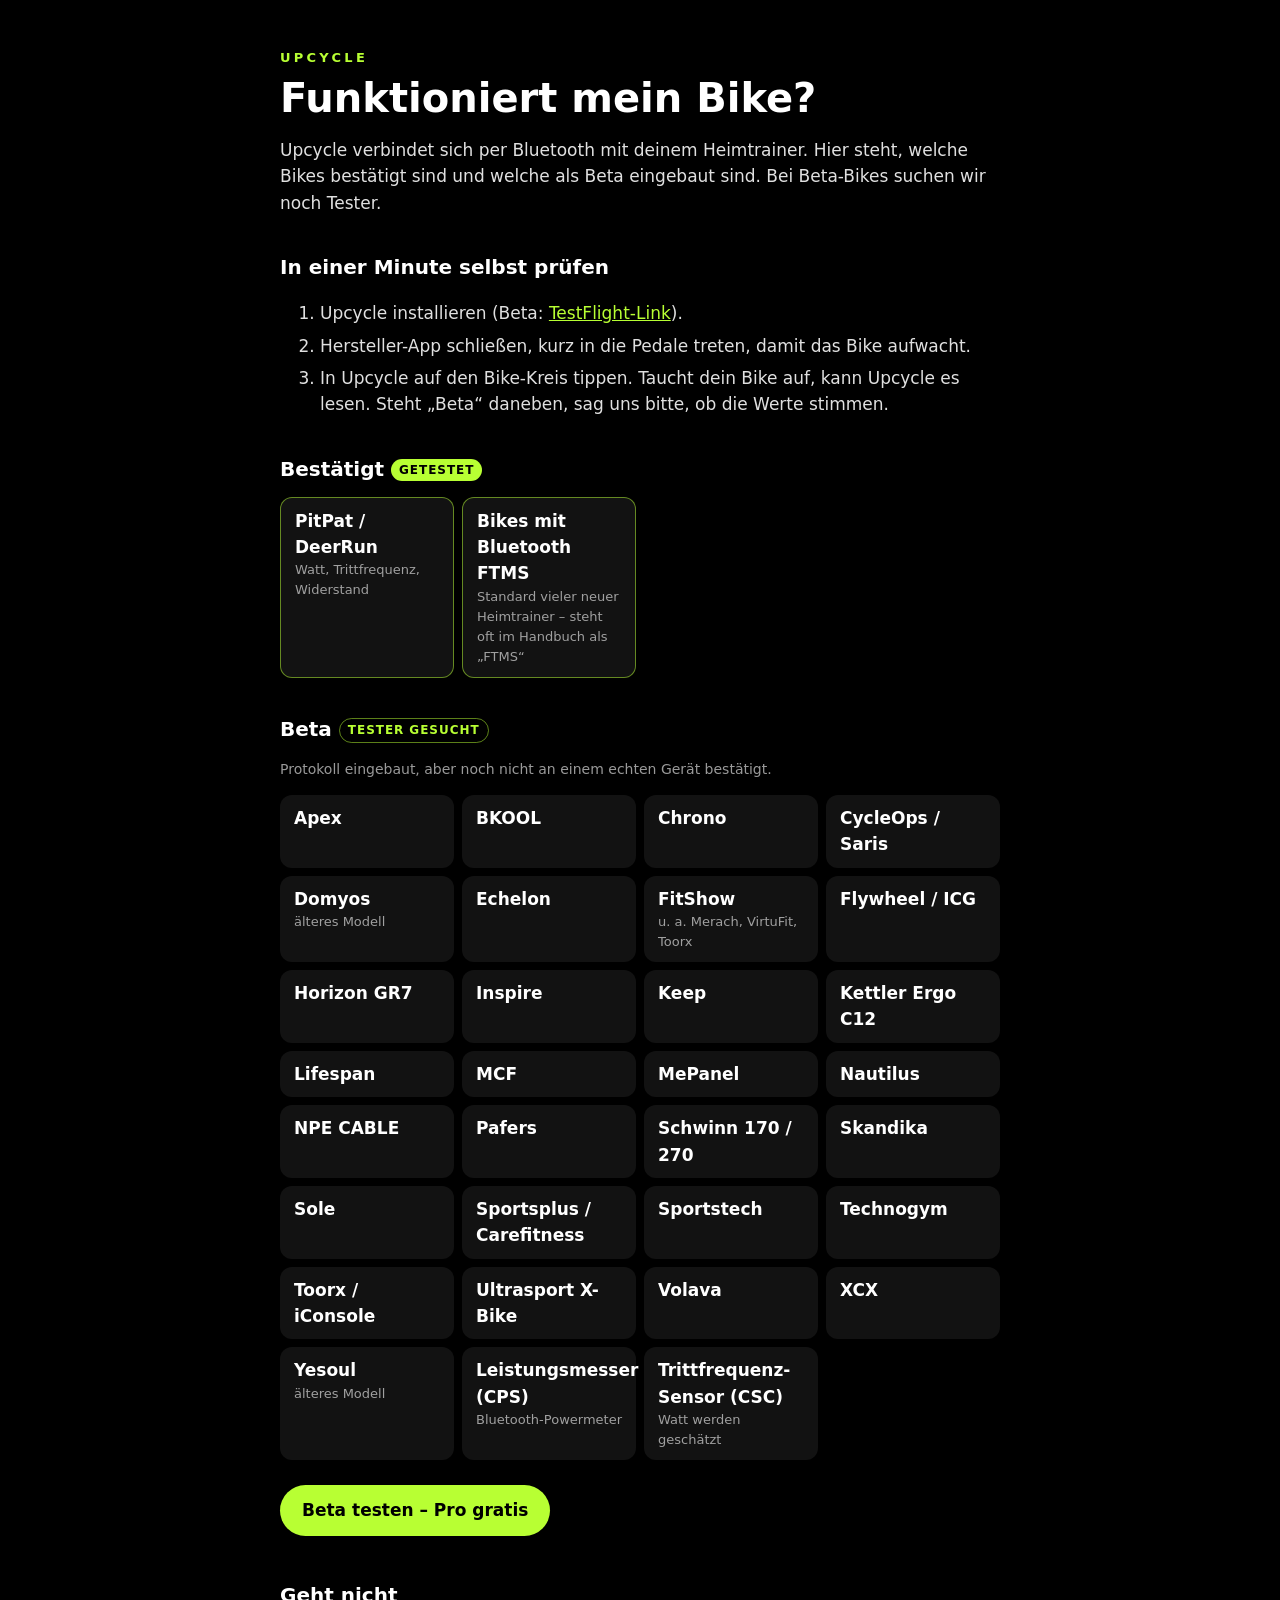
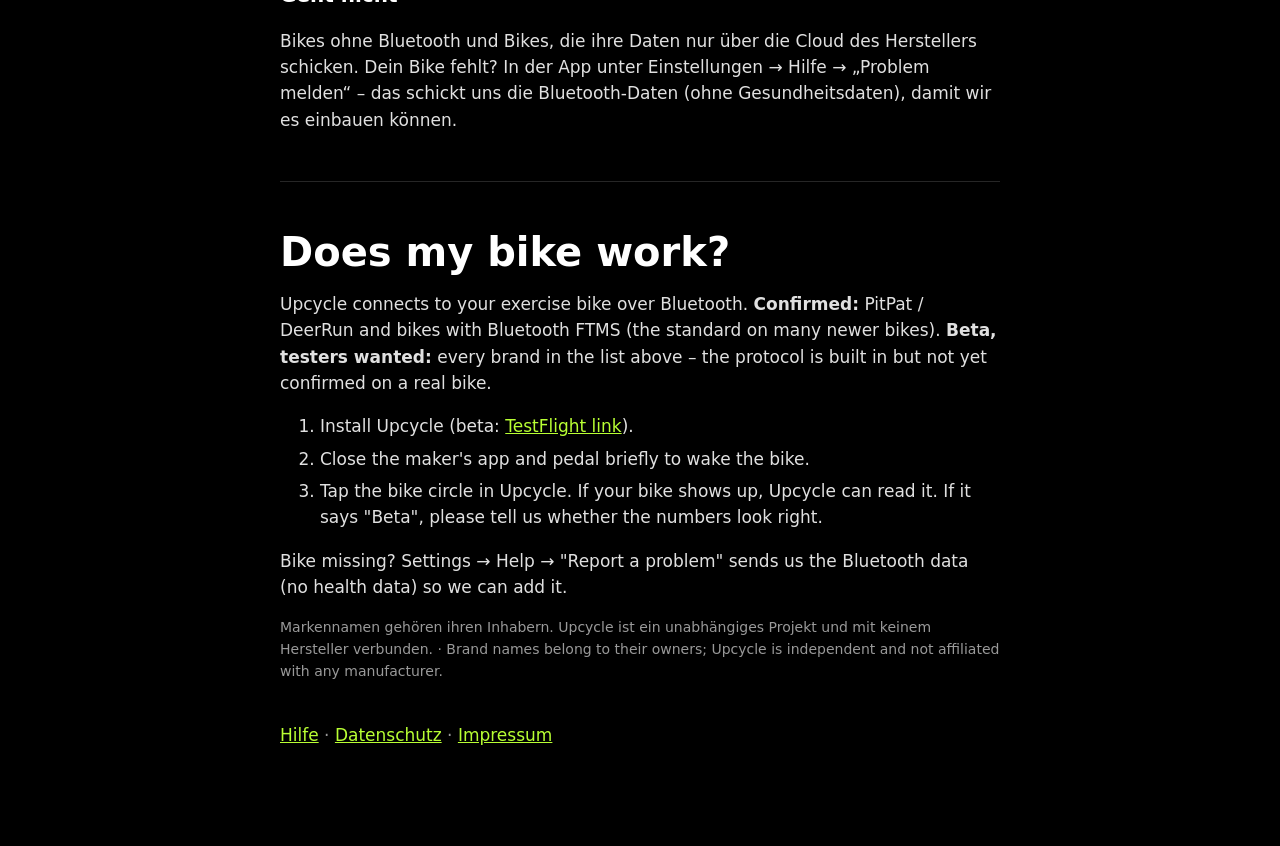
==== bikes.html @ b439499f "Compatibility page: which bikes work (DE + EN) Co-Authored-By: Claude Opus 5.5 <noreply@anthropic.co" ====
<!doctype html>
<html lang="de">
<head>
<meta charset="utf-8">
<meta name="viewport" content="width=device-width, initial-scale=1">
<title>Upcycle – Welche Bikes funktionieren?</title>
<meta name="description" content="Welche Heimtrainer und Spinning-Bikes mit Upcycle funktionieren: PitPat, Bikes mit Bluetooth FTMS und über 25 Beta-Protokolle. Which exercise bikes work with Upcycle.">
<link rel="stylesheet" href="style.css">
<style>
  .grid { display: grid; grid-template-columns: repeat(auto-fill, minmax(150px, 1fr)); gap: 8px; margin: 12px 0; }
  .bike { background: rgba(255,255,255,.07); border-radius: 12px; padding: 10px 14px; font-weight: 600; }
  .bike small { display: block; font-weight: 400; color: var(--dim); font-size: 13px; }
  .ok { border: 1px solid rgba(184,255,51,.5); }
  .tag { display: inline-block; font-size: 12px; font-weight: 700; letter-spacing: .08em; padding: 2px 8px; border-radius: 99px; vertical-align: middle; }
  .tag.ok { color: #000; background: var(--lime); border: 0; }
  .tag.beta { color: var(--lime); border: 1px solid rgba(184,255,51,.5); }
  .cta { display: inline-block; background: var(--lime); color: #000; font-weight: 700; padding: 12px 22px; border-radius: 99px; text-decoration: none; margin: 8px 0; }
  ol li { margin: 6px 0; color: rgba(255,255,255,.88); }
</style>
</head>
<body>
<main>
<p class="brand">UPCYCLE</p>
<h1>Funktioniert mein Bike?</h1>
<p>Upcycle verbindet sich per Bluetooth mit deinem Heimtrainer. Hier steht, welche Bikes bestätigt sind und welche als Beta eingebaut sind. Bei Beta-Bikes suchen wir noch Tester.</p>

<h2>In einer Minute selbst prüfen</h2>
<ol>
  <li>Upcycle installieren (Beta: <a href="https://testflight.apple.com/join/wsE828md">TestFlight-Link</a>).</li>
  <li>Hersteller-App schließen, kurz in die Pedale treten, damit das Bike aufwacht.</li>
  <li>In Upcycle auf den Bike-Kreis tippen. Taucht dein Bike auf, kann Upcycle es lesen. Steht „Beta“ daneben, sag uns bitte, ob die Werte stimmen.</li>
</ol>

<h2>Bestätigt <span class="tag ok">GETESTET</span></h2>
<div class="grid">
  <div class="bike ok">PitPat / DeerRun<small>Watt, Trittfrequenz, Widerstand</small></div>
  <div class="bike ok">Bikes mit Bluetooth FTMS<small>Standard vieler neuer Heimtrainer – steht oft im Handbuch als „FTMS“</small></div>
</div>

<h2>Beta <span class="tag beta">TESTER GESUCHT</span></h2>
<p class="meta">Protokoll eingebaut, aber noch nicht an einem echten Gerät bestätigt.</p>
<div class="grid">
  <div class="bike">Apex</div>
  <div class="bike">BKOOL</div>
  <div class="bike">Chrono</div>
  <div class="bike">CycleOps / Saris</div>
  <div class="bike">Domyos<small>älteres Modell</small></div>
  <div class="bike">Echelon</div>
  <div class="bike">FitShow<small>u. a. Merach, VirtuFit, Toorx</small></div>
  <div class="bike">Flywheel / ICG</div>
  <div class="bike">Horizon GR7</div>
  <div class="bike">Inspire</div>
  <div class="bike">Keep</div>
  <div class="bike">Kettler Ergo C12</div>
  <div class="bike">Lifespan</div>
  <div class="bike">MCF</div>
  <div class="bike">MePanel</div>
  <div class="bike">Nautilus</div>
  <div class="bike">NPE CABLE</div>
  <div class="bike">Pafers</div>
  <div class="bike">Schwinn 170 / 270</div>
  <div class="bike">Skandika</div>
  <div class="bike">Sole</div>
  <div class="bike">Sportsplus / Carefitness</div>
  <div class="bike">Sportstech</div>
  <div class="bike">Technogym</div>
  <div class="bike">Toorx / iConsole</div>
  <div class="bike">Ultrasport X-Bike</div>
  <div class="bike">Volava</div>
  <div class="bike">XCX</div>
  <div class="bike">Yesoul<small>älteres Modell</small></div>
  <div class="bike">Leistungsmesser (CPS)<small>Bluetooth-Powermeter</small></div>
  <div class="bike">Trittfrequenz-Sensor (CSC)<small>Watt werden geschätzt</small></div>
</div>
<p><a class="cta" href="https://testflight.apple.com/join/wsE828md">Beta testen – Pro gratis</a></p>

<h2>Geht nicht</h2>
<p>Bikes ohne Bluetooth und Bikes, die ihre Daten nur über die Cloud des Herstellers schicken. Dein Bike fehlt? In der App unter Einstellungen → Hilfe → „Problem melden“ – das schickt uns die Bluetooth-Daten (ohne Gesundheitsdaten), damit wir es einbauen können.</p>

<hr>

<h1>Does my bike work?</h1>
<p>Upcycle connects to your exercise bike over Bluetooth. <strong>Confirmed:</strong> PitPat / DeerRun and bikes with Bluetooth FTMS (the standard on many newer bikes). <strong>Beta, testers wanted:</strong> every brand in the list above – the protocol is built in but not yet confirmed on a real bike.</p>
<ol>
  <li>Install Upcycle (beta: <a href="https://testflight.apple.com/join/wsE828md">TestFlight link</a>).</li>
  <li>Close the maker's app and pedal briefly to wake the bike.</li>
  <li>Tap the bike circle in Upcycle. If your bike shows up, Upcycle can read it. If it says "Beta", please tell us whether the numbers look right.</li>
</ol>
<p>Bike missing? Settings → Help → "Report a problem" sends us the Bluetooth data (no health data) so we can add it.</p>

<p class="meta">Markennamen gehören ihren Inhabern. Upcycle ist ein unabhängiges Projekt und mit keinem Hersteller verbunden. · Brand names belong to their owners; Upcycle is independent and not affiliated with any manufacturer.</p>
<p class="links"><a href="index.html">Hilfe</a> · <a href="privacy.html">Datenschutz</a> · <a href="imprint.html">Impressum</a></p>
</main>
</body>
</html>
---- style.css ----
:root { color-scheme: dark; --lime: #b8ff33; --dim: rgba(255,255,255,.6); }
body { margin: 0; background: #000; color: #fff; font: 17px/1.55 -apple-system, BlinkMacSystemFont, "SF Pro Text", system-ui, sans-serif; }
main { max-width: 720px; margin: 0 auto; padding: 48px 22px 80px; }
.brand { color: var(--lime); font-weight: 600; letter-spacing: .25em; font-size: 13px; margin: 0 0 8px; }
h1 { font-size: 40px; line-height: 1.1; margin: 0 0 12px; }
h2 { font-size: 20px; margin: 36px 0 8px; }
p, summary { color: rgba(255,255,255,.88); }
.meta { color: var(--dim); font-size: 14px; }
a { color: var(--lime); }
details { background: rgba(255,255,255,.07); border-radius: 14px; padding: 14px 16px; margin: 10px 0; }
summary { cursor: pointer; font-weight: 600; }
details p { color: var(--dim); margin: 10px 0 0; }
hr { border: 0; border-top: 1px solid rgba(255,255,255,.15); margin: 48px 0; }
.links { margin-top: 40px; color: var(--dim); }
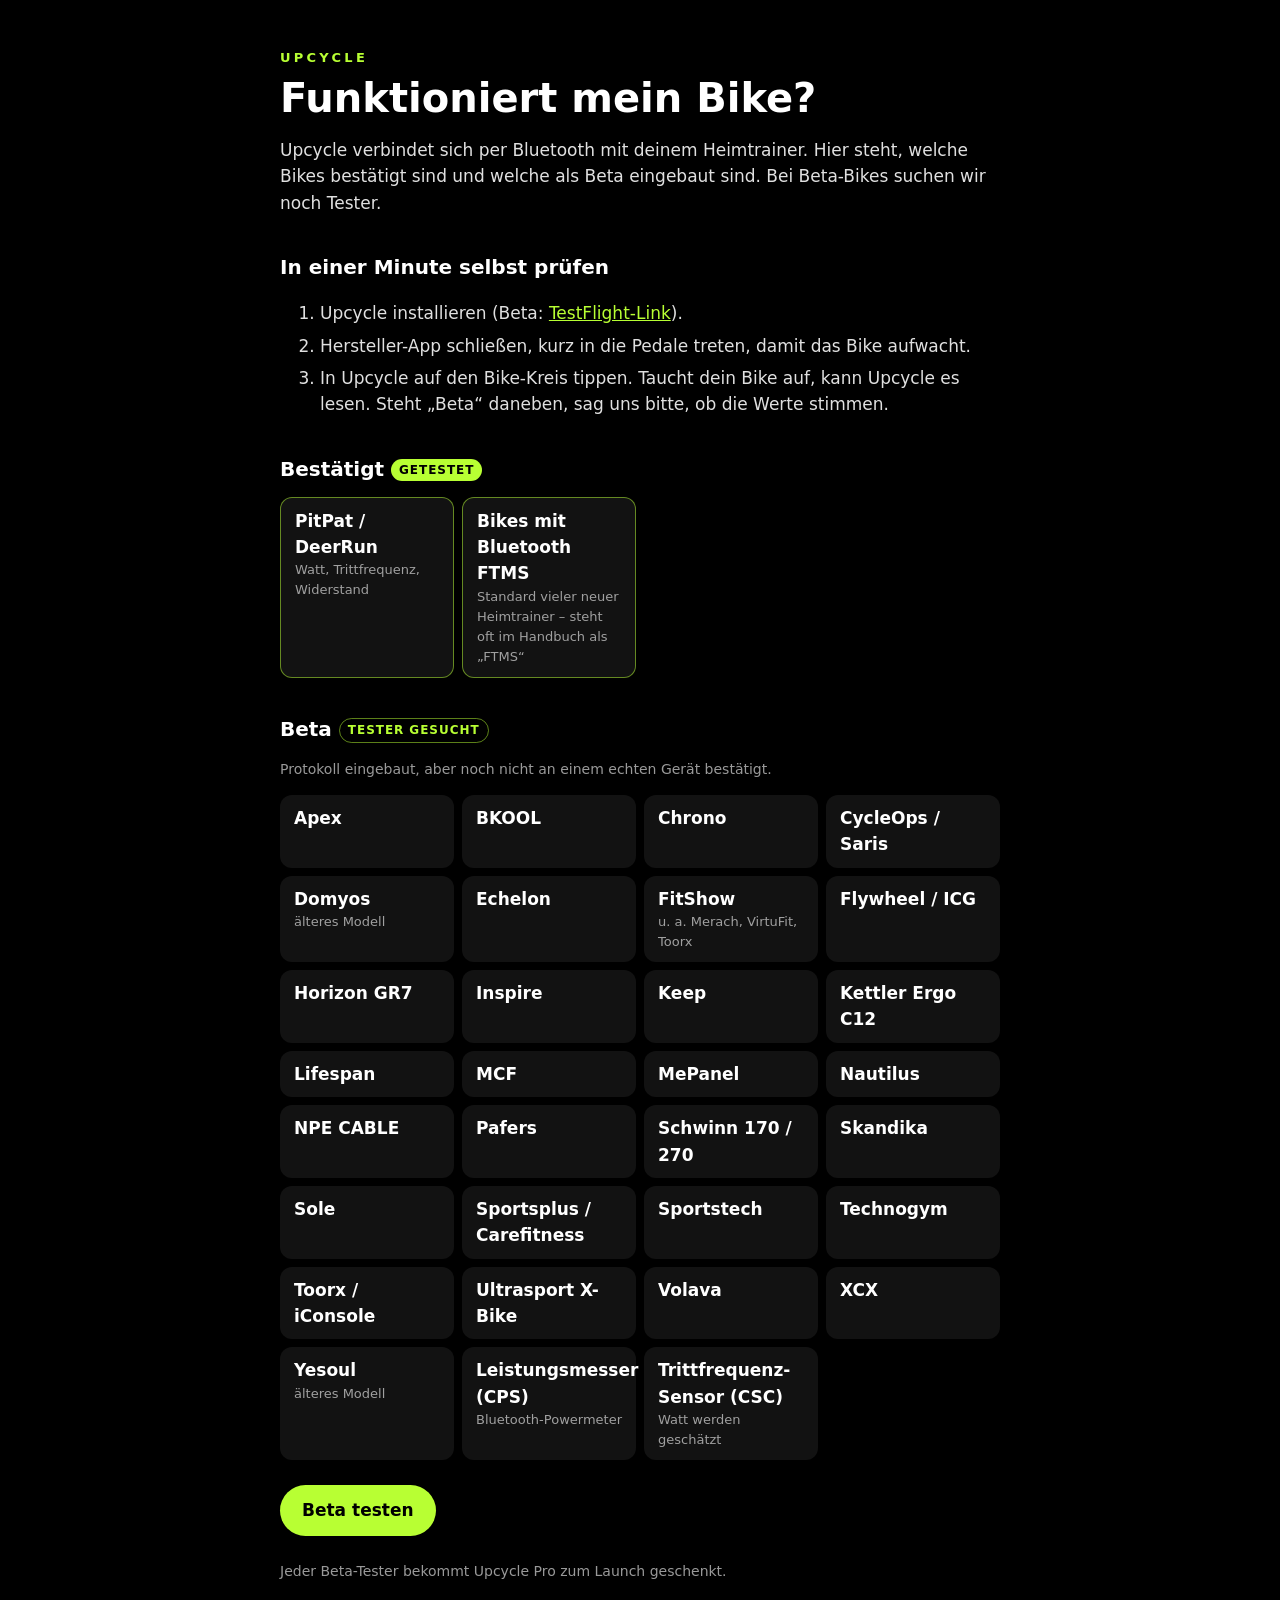
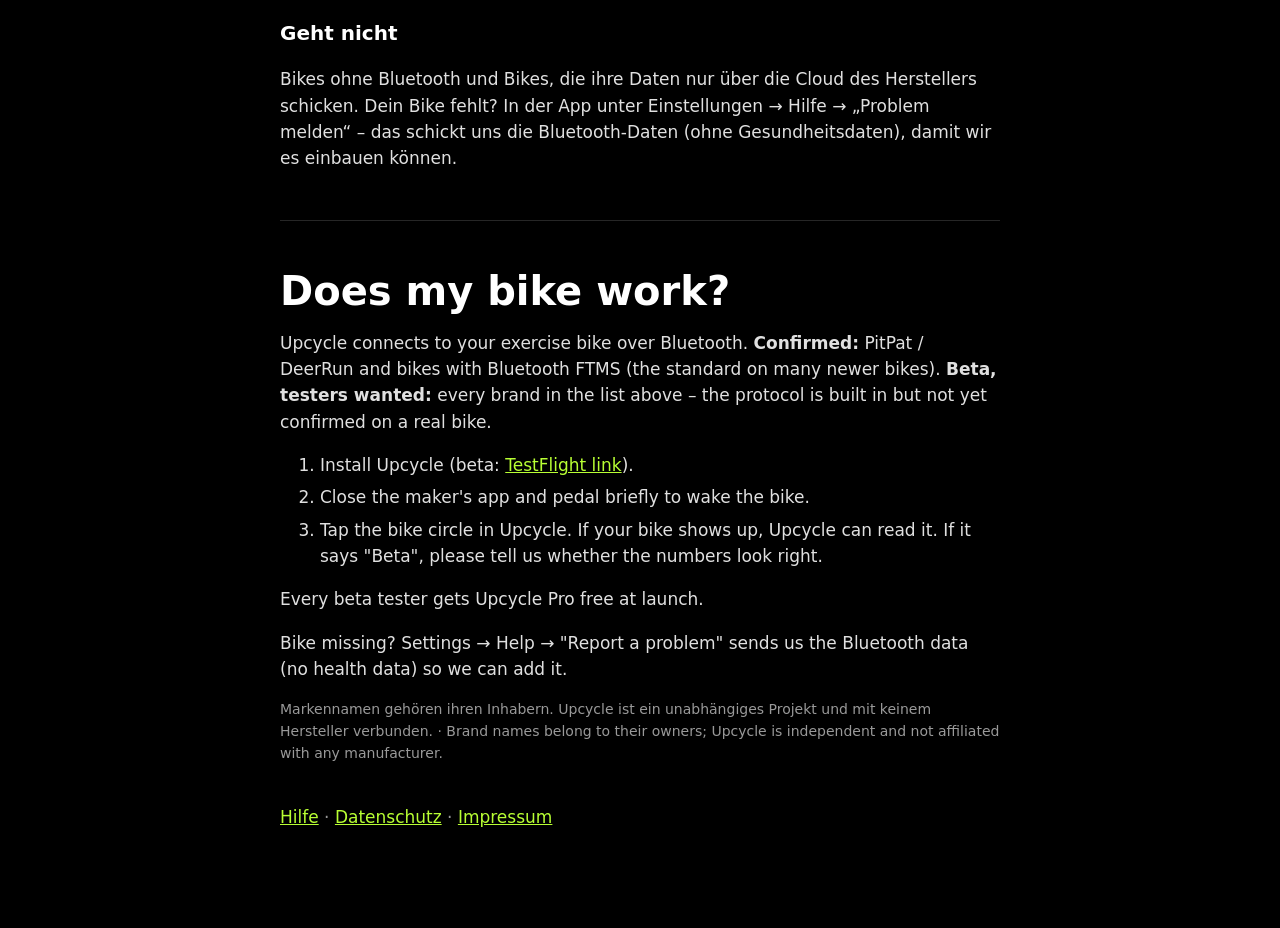
==== commit 404921e7: "Bike list: testers get Pro free at launch Co-Authored-By: Claude Opus 5.5 <noreply@anthropic.com>" ====
--- a/bikes.html
+++ b/bikes.html
@@ -72,7 +72,8 @@
   <div class="bike">Leistungsmesser (CPS)<small>Bluetooth-Powermeter</small></div>
   <div class="bike">Trittfrequenz-Sensor (CSC)<small>Watt werden geschätzt</small></div>
 </div>
-<p><a class="cta" href="https://testflight.apple.com/join/wsE828md">Beta testen – Pro gratis</a></p>
+<p><a class="cta" href="https://testflight.apple.com/join/wsE828md">Beta testen</a></p>
+<p class="meta">Jeder Beta-Tester bekommt Upcycle Pro zum Launch geschenkt.</p>
 
 <h2>Geht nicht</h2>
 <p>Bikes ohne Bluetooth und Bikes, die ihre Daten nur über die Cloud des Herstellers schicken. Dein Bike fehlt? In der App unter Einstellungen → Hilfe → „Problem melden“ – das schickt uns die Bluetooth-Daten (ohne Gesundheitsdaten), damit wir es einbauen können.</p>
@@ -86,6 +87,7 @@
   <li>Close the maker's app and pedal briefly to wake the bike.</li>
   <li>Tap the bike circle in Upcycle. If your bike shows up, Upcycle can read it. If it says "Beta", please tell us whether the numbers look right.</li>
 </ol>
+<p>Every beta tester gets Upcycle Pro free at launch.</p>
 <p>Bike missing? Settings → Help → "Report a problem" sends us the Bluetooth data (no health data) so we can add it.</p>
 
 <p class="meta">Markennamen gehören ihren Inhabern. Upcycle ist ein unabhängiges Projekt und mit keinem Hersteller verbunden. · Brand names belong to their owners; Upcycle is independent and not affiliated with any manufacturer.</p>
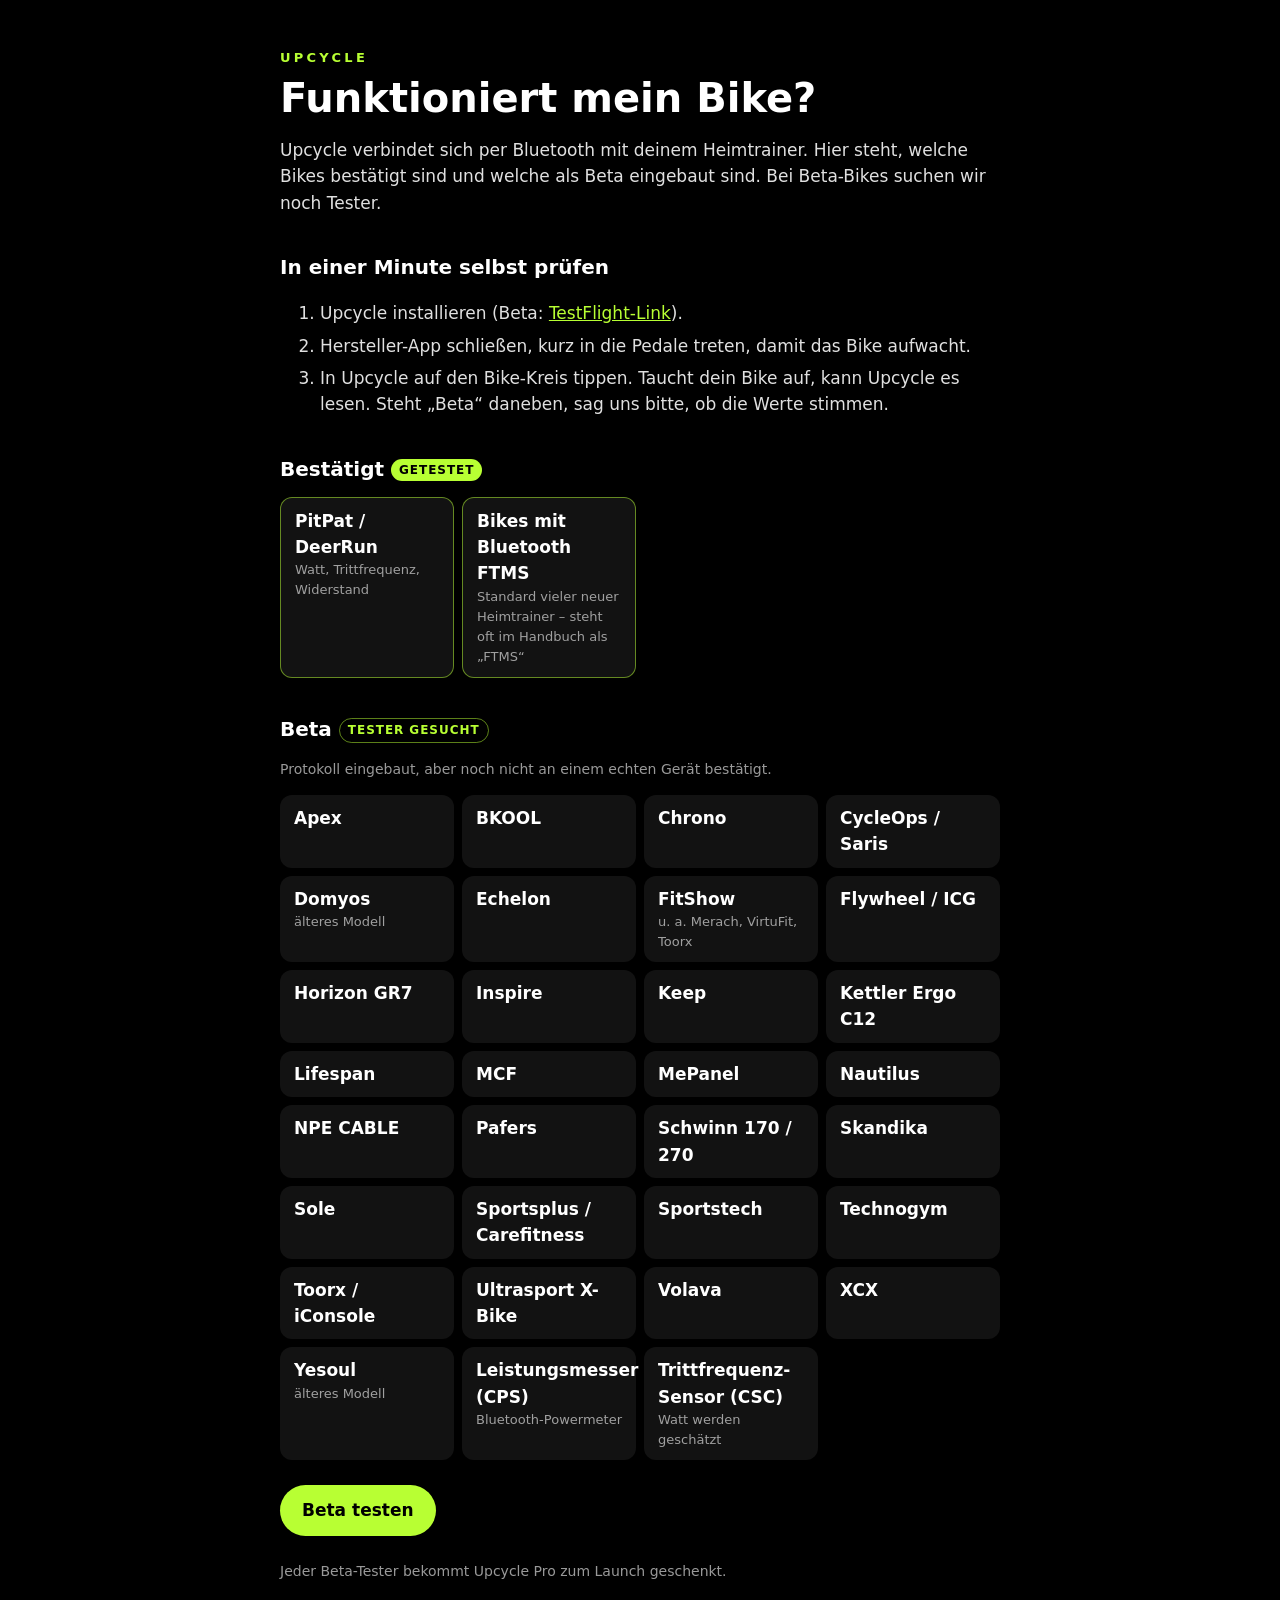
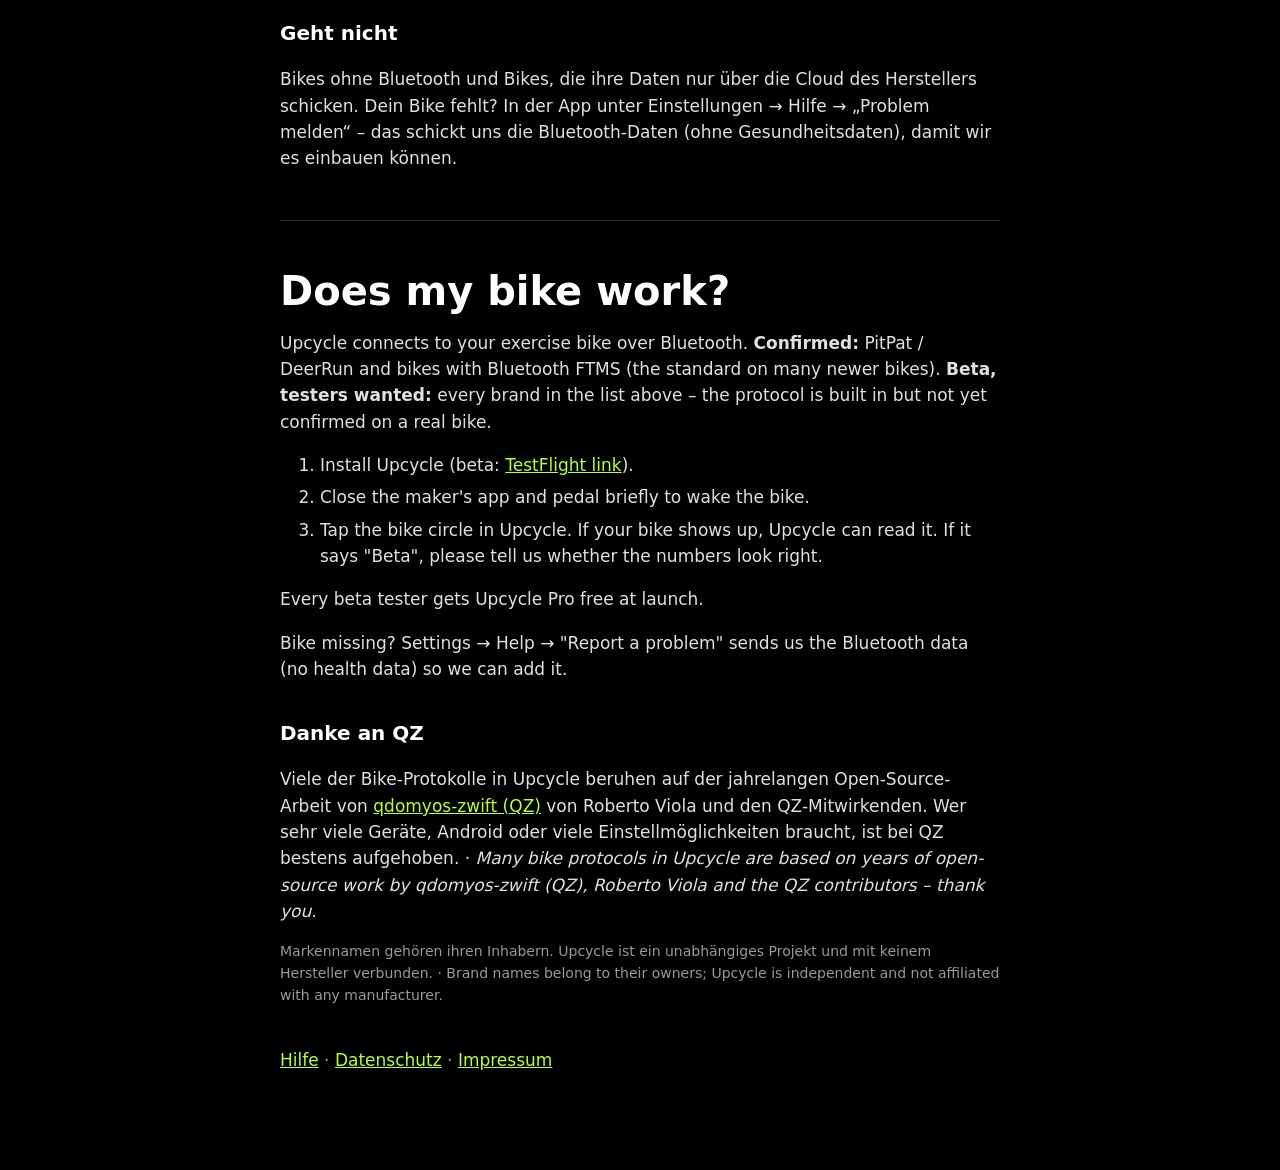
==== commit 764a4601: "Credit qdomyos-zwift (QZ) Co-Authored-By: Claude Opus 5.5 <noreply@anthropic.com>" ====
--- a/bikes.html
+++ b/bikes.html
@@ -90,6 +90,9 @@
 <p>Every beta tester gets Upcycle Pro free at launch.</p>
 <p>Bike missing? Settings → Help → "Report a problem" sends us the Bluetooth data (no health data) so we can add it.</p>
 
+<h2>Danke an QZ</h2>
+<p>Viele der Bike-Protokolle in Upcycle beruhen auf der jahrelangen Open-Source-Arbeit von <a href="https://github.com/cagnulein/qdomyos-zwift">qdomyos-zwift (QZ)</a> von Roberto Viola und den QZ-Mitwirkenden. Wer sehr viele Geräte, Android oder viele Einstellmöglichkeiten braucht, ist bei QZ bestens aufgehoben. · <em>Many bike protocols in Upcycle are based on years of open-source work by qdomyos-zwift (QZ), Roberto Viola and the QZ contributors – thank you.</em></p>
+
 <p class="meta">Markennamen gehören ihren Inhabern. Upcycle ist ein unabhängiges Projekt und mit keinem Hersteller verbunden. · Brand names belong to their owners; Upcycle is independent and not affiliated with any manufacturer.</p>
 <p class="links"><a href="index.html">Hilfe</a> · <a href="privacy.html">Datenschutz</a> · <a href="imprint.html">Impressum</a></p>
 </main>
